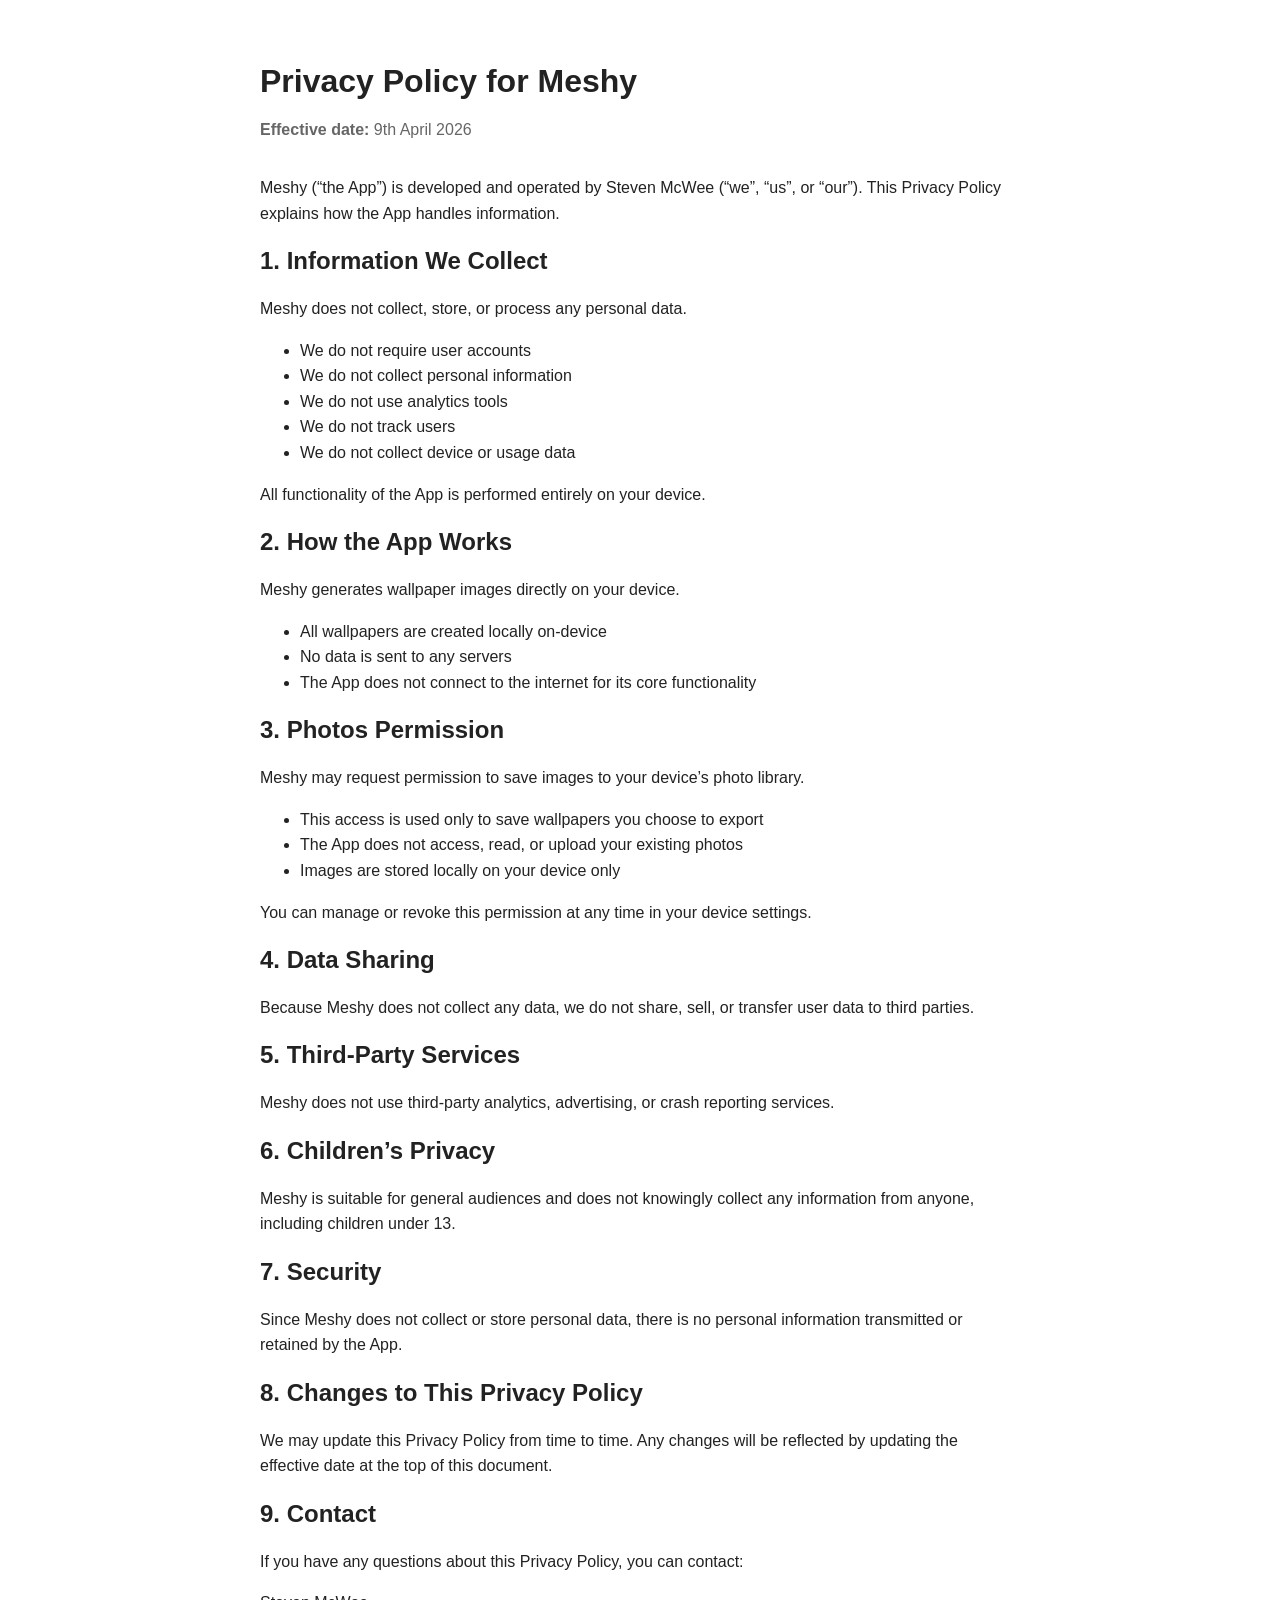
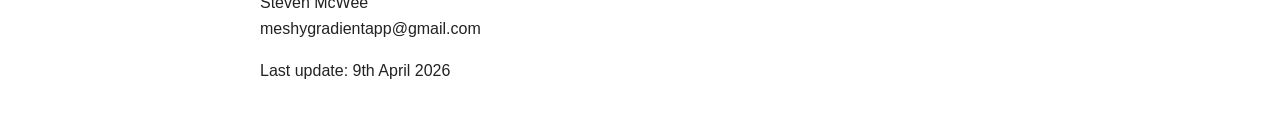
==== index.html @ 2e5cfc32 "Create privacy policy" ====
<!doctype html>
<html lang="en">
<head>
  <meta charset="utf-8">
  <meta name="viewport" content="width=device-width, initial-scale=1">
  <title>Meshy Privacy Policy</title>
  <style>
    body {
      font-family: -apple-system, BlinkMacSystemFont, "Segoe UI", Roboto, sans-serif;
      line-height: 1.6;
      max-width: 760px;
      margin: 0 auto;
      padding: 40px 20px;
      color: #222;
    }
    h1, h2 { line-height: 1.25; }
    h1 { margin-bottom: 0.25rem; }
    .muted { color: #666; margin-bottom: 2rem; }
  </style>
</head>
<body>
  <h1>Privacy Policy for Meshy</h1>
  <p class="muted"><strong>Effective date:</strong> 9th April 2026</p>

  <p>Meshy (“the App”) is developed and operated by Steven McWee (“we”, “us”, or “our”). This Privacy Policy explains how the App handles information.</p>

  <h2>1. Information We Collect</h2>
  <p>Meshy does not collect, store, or process any personal data.</p>
  <ul>
    <li>We do not require user accounts</li>
    <li>We do not collect personal information</li>
    <li>We do not use analytics tools</li>
    <li>We do not track users</li>
    <li>We do not collect device or usage data</li>
  </ul>
  <p>All functionality of the App is performed entirely on your device.</p>

  <h2>2. How the App Works</h2>
  <p>Meshy generates wallpaper images directly on your device.</p>
  <ul>
    <li>All wallpapers are created locally on-device</li>
    <li>No data is sent to any servers</li>
    <li>The App does not connect to the internet for its core functionality</li>
  </ul>

  <h2>3. Photos Permission</h2>
  <p>Meshy may request permission to save images to your device’s photo library.</p>
  <ul>
    <li>This access is used only to save wallpapers you choose to export</li>
    <li>The App does not access, read, or upload your existing photos</li>
    <li>Images are stored locally on your device only</li>
  </ul>
  <p>You can manage or revoke this permission at any time in your device settings.</p>

  <h2>4. Data Sharing</h2>
  <p>Because Meshy does not collect any data, we do not share, sell, or transfer user data to third parties.</p>

  <h2>5. Third-Party Services</h2>
  <p>Meshy does not use third-party analytics, advertising, or crash reporting services.</p>

  <h2>6. Children’s Privacy</h2>
  <p>Meshy is suitable for general audiences and does not knowingly collect any information from anyone, including children under 13.</p>

  <h2>7. Security</h2>
  <p>Since Meshy does not collect or store personal data, there is no personal information transmitted or retained by the App.</p>

  <h2>8. Changes to This Privacy Policy</h2>
  <p>We may update this Privacy Policy from time to time. Any changes will be reflected by updating the effective date at the top of this document.</p>

  <h2>9. Contact</h2>
  <p>If you have any questions about this Privacy Policy, you can contact:</p>
  <p>
    Steven McWee<br>
    meshygradientapp@gmail.com
  </p>
<p>Last update: 9th April 2026</p>
</body>
</html>
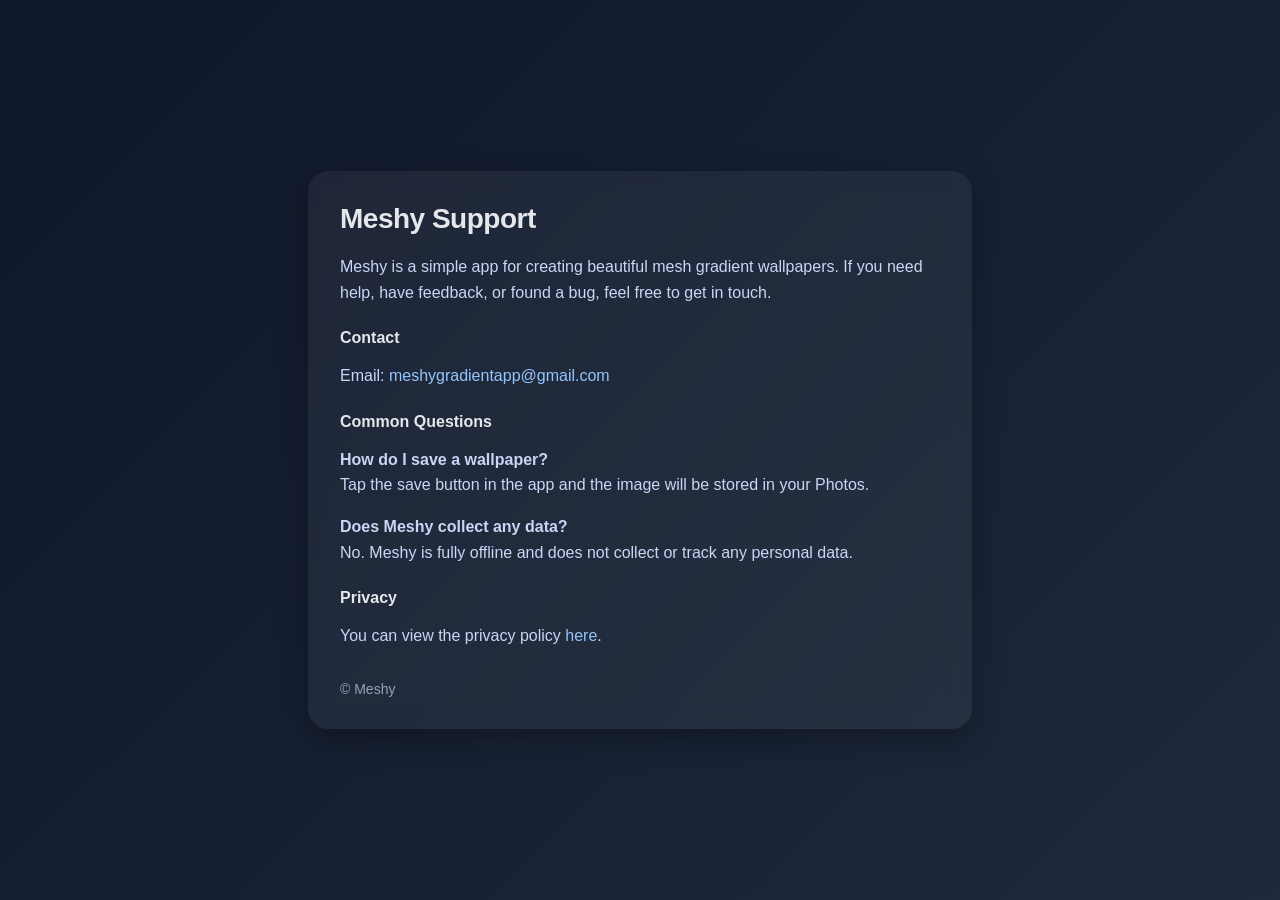
==== commit 5a66dcd7: "Create support page for Meshy" ====
--- a/index.html
+++ b/index.html
@@ -1,78 +1,101 @@
-<!doctype html>
+<!DOCTYPE html>
 <html lang="en">
 <head>
-  <meta charset="utf-8">
-  <meta name="viewport" content="width=device-width, initial-scale=1">
-  <title>Meshy Privacy Policy</title>
+  <meta charset="UTF-8" />
+  <meta name="viewport" content="width=device-width, initial-scale=1.0" />
+  <title>Meshy Support</title>
   <style>
     body {
+      margin: 0;
       font-family: -apple-system, BlinkMacSystemFont, "Segoe UI", Roboto, sans-serif;
+      background: linear-gradient(135deg, #0f172a, #1e293b);
+      color: #e5e7eb;
+      display: flex;
+      align-items: center;
+      justify-content: center;
+      min-height: 100vh;
+    }
+
+    .container {
+      max-width: 600px;
+      padding: 32px;
+      background: rgba(255, 255, 255, 0.05);
+      border-radius: 20px;
+      backdrop-filter: blur(10px);
+      box-shadow: 0 10px 30px rgba(0, 0, 0, 0.3);
+    }
+
+    h1 {
+      margin-top: 0;
+      font-size: 28px;
+      letter-spacing: -0.5px;
+    }
+
+    p {
       line-height: 1.6;
-      max-width: 760px;
-      margin: 0 auto;
-      padding: 40px 20px;
-      color: #222;
+      color: #cbd5f5;
     }
-    h1, h2 { line-height: 1.25; }
-    h1 { margin-bottom: 0.25rem; }
-    .muted { color: #666; margin-bottom: 2rem; }
+
+    a {
+      color: #93c5fd;
+      text-decoration: none;
+    }
+
+    a:hover {
+      text-decoration: underline;
+    }
+
+    .section {
+      margin-top: 24px;
+    }
+
+    .footer {
+      margin-top: 32px;
+      font-size: 14px;
+      color: #94a3b8;
+    }
   </style>
 </head>
 <body>
-  <h1>Privacy Policy for Meshy</h1>
-  <p class="muted"><strong>Effective date:</strong> 9th April 2026</p>
+  <div class="container">
+    <h1>Meshy Support</h1>
 
-  <p>Meshy (“the App”) is developed and operated by Steven McWee (“we”, “us”, or “our”). This Privacy Policy explains how the App handles information.</p>
+    <p>
+      Meshy is a simple app for creating beautiful mesh gradient wallpapers.
+      If you need help, have feedback, or found a bug, feel free to get in touch.
+    </p>
 
-  <h2>1. Information We Collect</h2>
-  <p>Meshy does not collect, store, or process any personal data.</p>
-  <ul>
-    <li>We do not require user accounts</li>
-    <li>We do not collect personal information</li>
-    <li>We do not use analytics tools</li>
-    <li>We do not track users</li>
-    <li>We do not collect device or usage data</li>
-  </ul>
-  <p>All functionality of the App is performed entirely on your device.</p>
+    <div class="section">
+      <strong>Contact</strong>
+      <p>
+        Email: 
+        <a href="mailto:meshygradientapp@gmail.com">
+          meshygradientapp@gmail.com
+        </a>
+      </p>
+    </div>
 
-  <h2>2. How the App Works</h2>
-  <p>Meshy generates wallpaper images directly on your device.</p>
-  <ul>
-    <li>All wallpapers are created locally on-device</li>
-    <li>No data is sent to any servers</li>
-    <li>The App does not connect to the internet for its core functionality</li>
-  </ul>
+    <div class="section">
+      <strong>Common Questions</strong>
+      <p><strong>How do I save a wallpaper?</strong><br>
+      Tap the save button in the app and the image will be stored in your Photos.</p>
 
-  <h2>3. Photos Permission</h2>
-  <p>Meshy may request permission to save images to your device’s photo library.</p>
-  <ul>
-    <li>This access is used only to save wallpapers you choose to export</li>
-    <li>The App does not access, read, or upload your existing photos</li>
-    <li>Images are stored locally on your device only</li>
-  </ul>
-  <p>You can manage or revoke this permission at any time in your device settings.</p>
+      <p><strong>Does Meshy collect any data?</strong><br>
+      No. Meshy is fully offline and does not collect or track any personal data.</p>
+      
+    </div>
 
-  <h2>4. Data Sharing</h2>
-  <p>Because Meshy does not collect any data, we do not share, sell, or transfer user data to third parties.</p>
+    <div class="section">
+      <strong>Privacy</strong>
+      <p>
+        You can view the privacy policy 
+        <a href="privacy-policy.html">here</a>.
+      </p>
+    </div>
 
-  <h2>5. Third-Party Services</h2>
-  <p>Meshy does not use third-party analytics, advertising, or crash reporting services.</p>
-
-  <h2>6. Children’s Privacy</h2>
-  <p>Meshy is suitable for general audiences and does not knowingly collect any information from anyone, including children under 13.</p>
-
-  <h2>7. Security</h2>
-  <p>Since Meshy does not collect or store personal data, there is no personal information transmitted or retained by the App.</p>
-
-  <h2>8. Changes to This Privacy Policy</h2>
-  <p>We may update this Privacy Policy from time to time. Any changes will be reflected by updating the effective date at the top of this document.</p>
-
-  <h2>9. Contact</h2>
-  <p>If you have any questions about this Privacy Policy, you can contact:</p>
-  <p>
-    Steven McWee<br>
-    meshygradientapp@gmail.com
-  </p>
-<p>Last update: 9th April 2026</p>
+    <div class="footer">
+      © Meshy
+    </div>
+  </div>
 </body>
 </html>
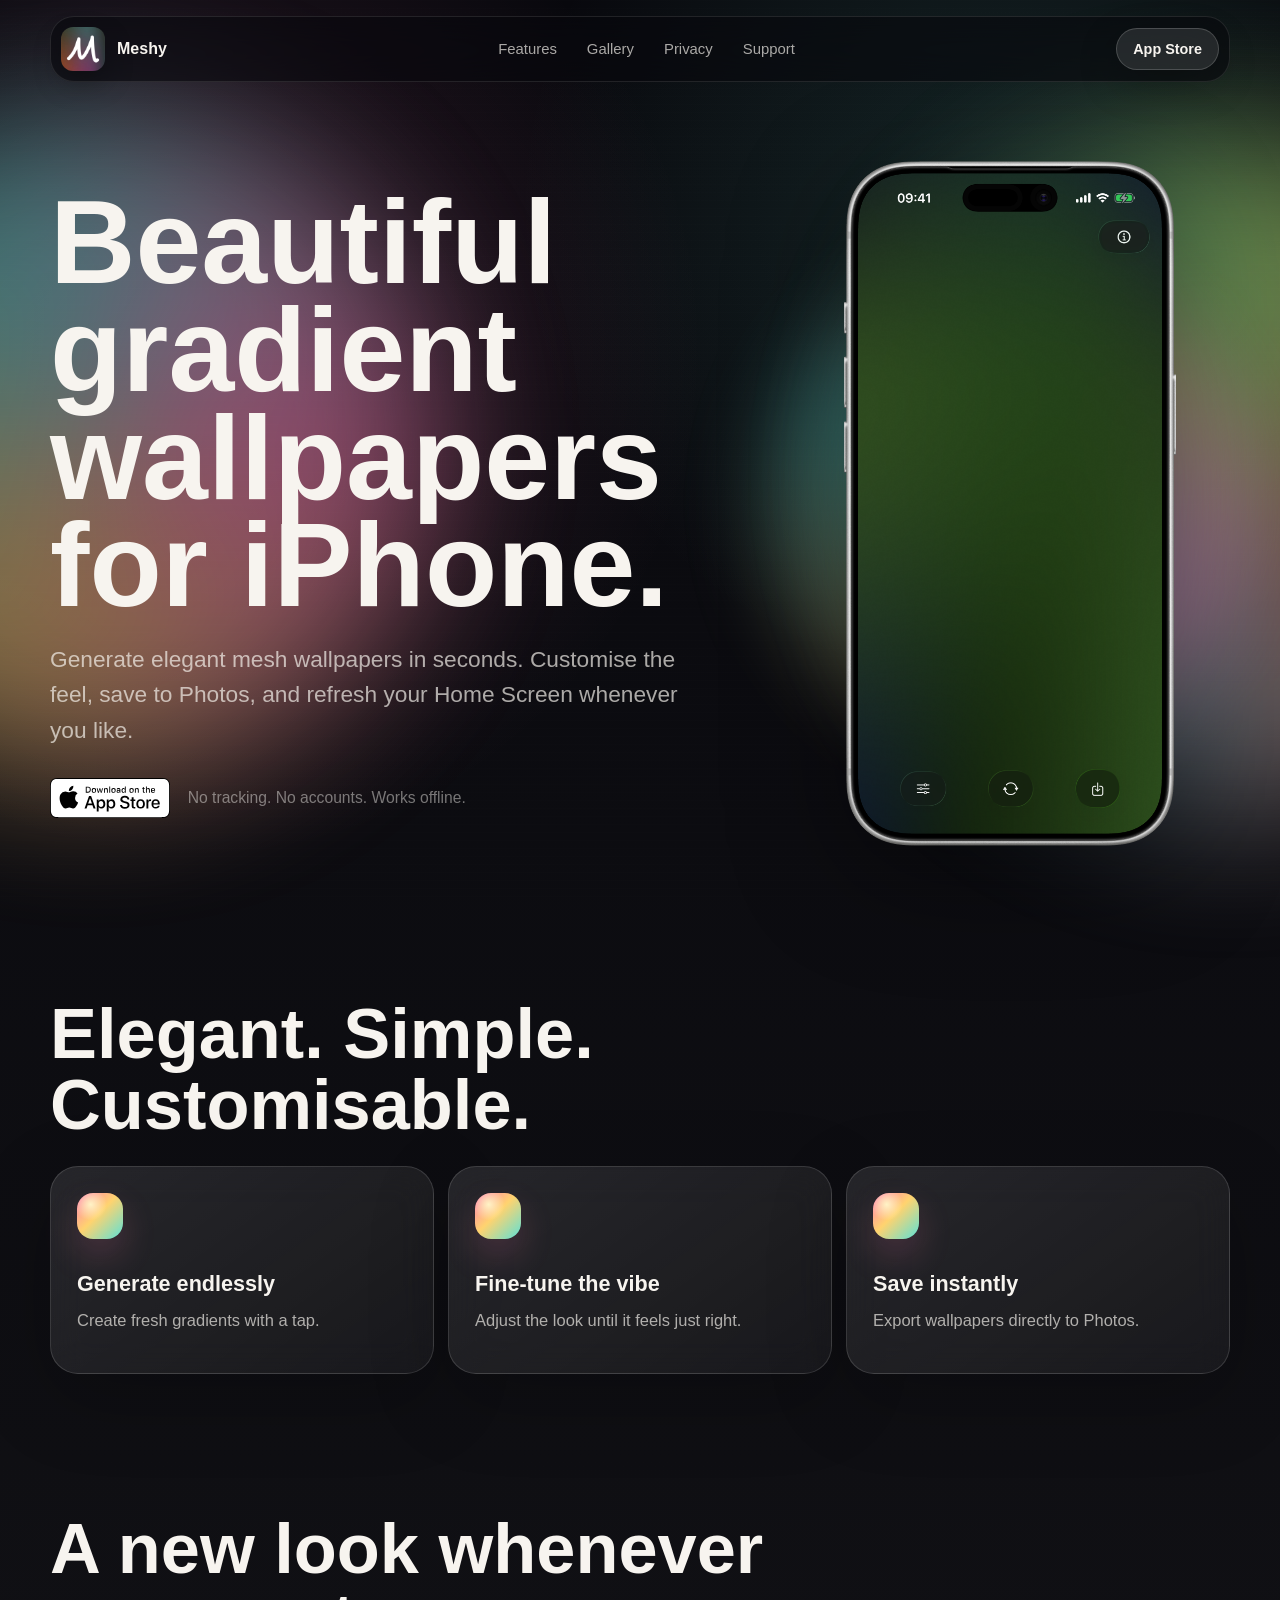
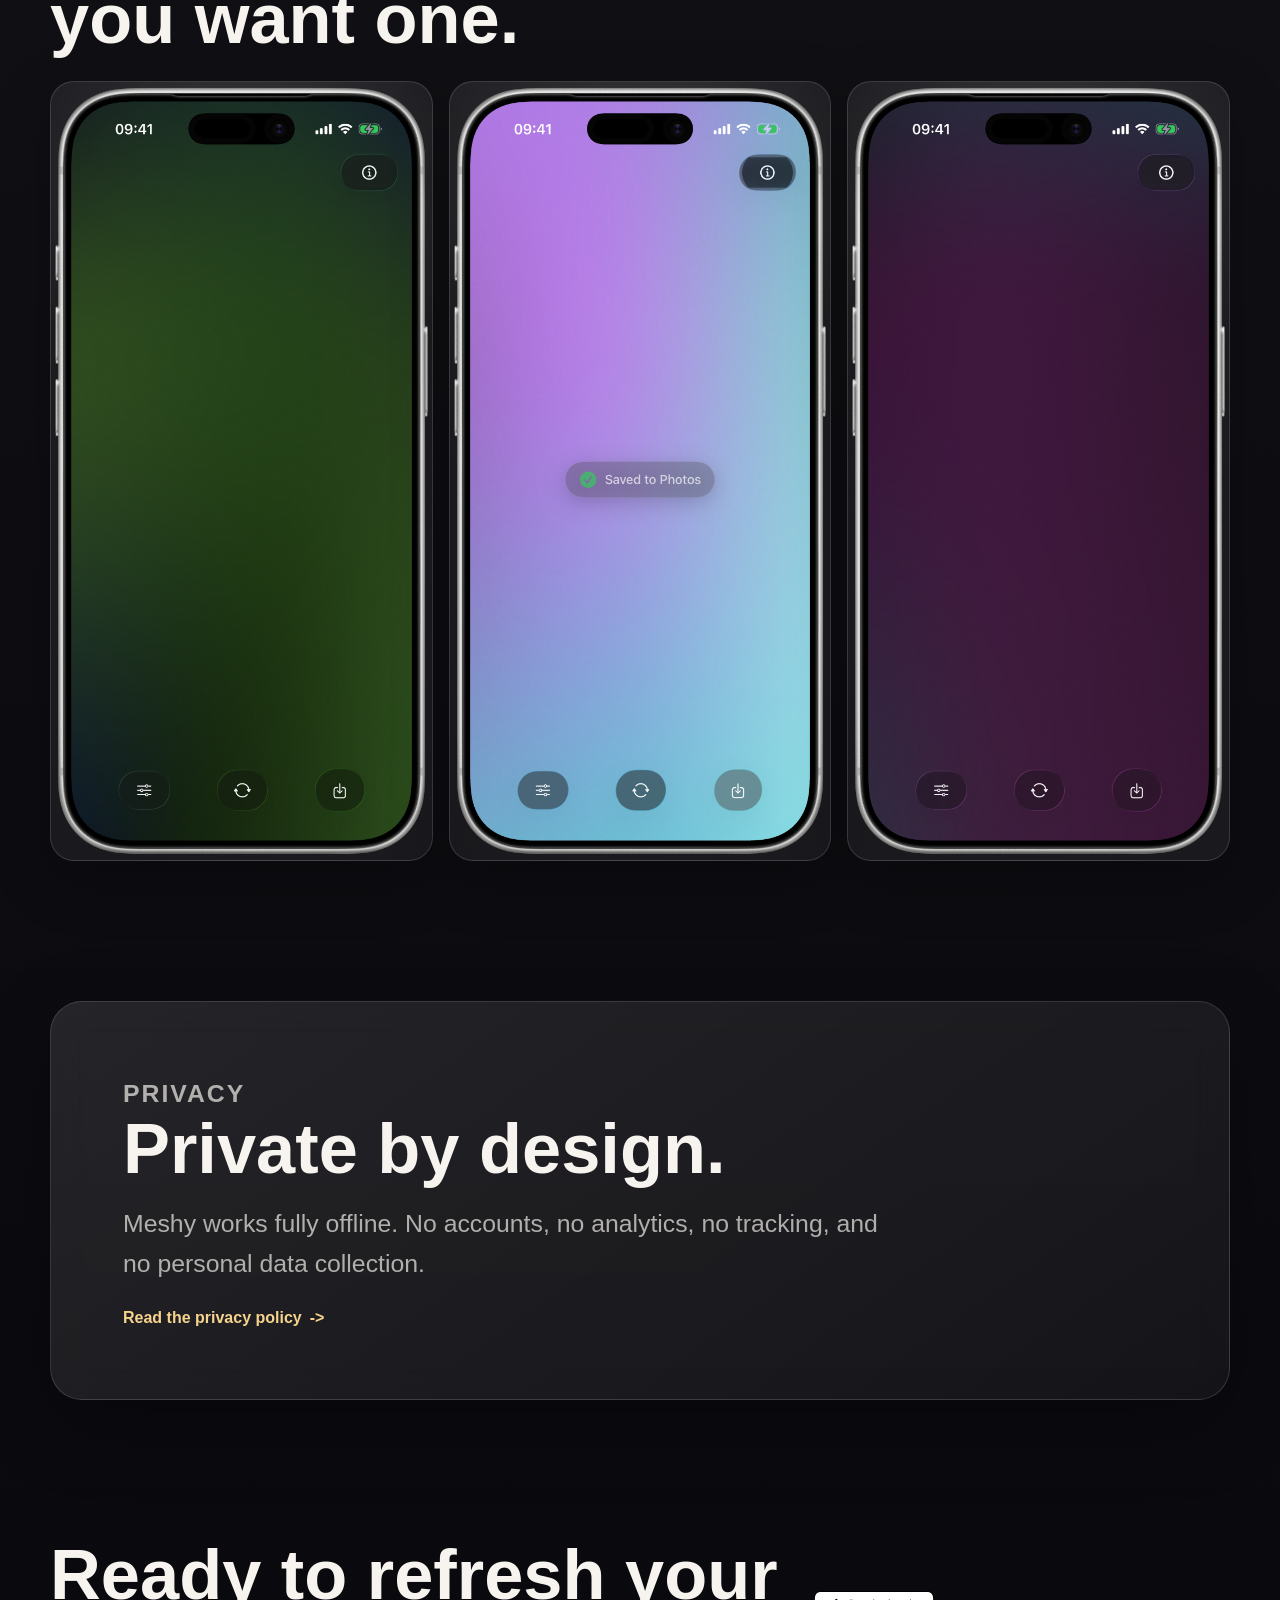
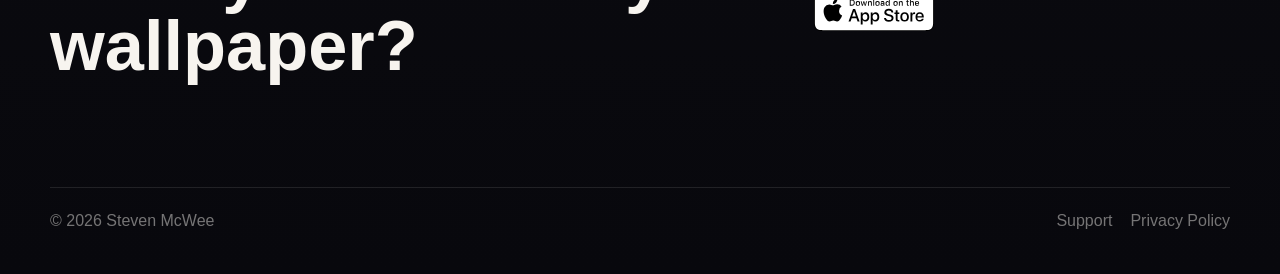
==== commit 90da856b: "Marketing page and redesign" ====
--- a/index.html
+++ b/index.html
@@ -1,101 +1,154 @@
 <!DOCTYPE html>
 <html lang="en">
+
 <head>
   <meta charset="UTF-8" />
-  <meta name="viewport" content="width=device-width, initial-scale=1.0" />
-  <title>Meshy Support</title>
-  <style>
-    body {
-      margin: 0;
-      font-family: -apple-system, BlinkMacSystemFont, "Segoe UI", Roboto, sans-serif;
-      background: linear-gradient(135deg, #0f172a, #1e293b);
-      color: #e5e7eb;
-      display: flex;
-      align-items: center;
-      justify-content: center;
-      min-height: 100vh;
-    }
+  <meta name="viewport" content="width=device-width, initial-scale=1" />
+  <title>Meshy: Gradient Wallpapers for iPhone</title>
+  <meta name="description"
+    content="Meshy is a premium iPhone app for generating elegant mesh gradient wallpapers. Customise the look, save to Photos, and use it fully offline with no tracking." />
+  <meta property="og:title" content="Meshy: Gradient Wallpapers for iPhone" />
+  <meta property="og:description"
+    content="Generate elegant mesh wallpapers in seconds. No accounts, no analytics, no tracking, and works fully offline." />
+  <meta property="og:image" content="assets/app-icon.png" />
+  <meta property="og:type" content="website" />
+  <meta name="theme-color" content="#08080d" />
+  <link rel="icon" href="assets/app-icon.png" />
+  <link rel="apple-touch-icon" href="assets/app-icon.png" />
+  <link rel="stylesheet" href="styles.css" />
+</head>
 
-    .container {
-      max-width: 600px;
-      padding: 32px;
-      background: rgba(255, 255, 255, 0.05);
-      border-radius: 20px;
-      backdrop-filter: blur(10px);
-      box-shadow: 0 10px 30px rgba(0, 0, 0, 0.3);
-    }
+<body>
+  <a class="skip-link" href="#main">Skip to content</a>
 
-    h1 {
-      margin-top: 0;
-      font-size: 28px;
-      letter-spacing: -0.5px;
-    }
+  <div class="ambient ambient-one" aria-hidden="true"></div>
+  <div class="ambient ambient-two" aria-hidden="true"></div>
 
-    p {
-      line-height: 1.6;
-      color: #cbd5f5;
-    }
+  <header class="site-header" data-header>
+    <nav class="nav-shell" aria-label="Primary navigation">
+      <a class="brand" href="#top" aria-label="Meshy home">
+        <img src="assets/app-icon.png" width="44" height="44" alt="" />
+        <span>Meshy</span>
+      </a>
 
-    a {
-      color: #93c5fd;
-      text-decoration: none;
-    }
+      <div class="nav-links" aria-label="Page sections">
+        <a href="#features">Features</a>
+        <a href="#gallery">Gallery</a>
+        <a href="#privacy">Privacy</a>
+        <a href="mailto:meshygradientapp@gmail.com">Support</a>
+      </div>
 
-    a:hover {
-      text-decoration: underline;
-    }
+      <a class="button button-compact" href="https://apps.apple.com/app/meshy-gradient-wallpapers/id6762050216">
+        App Store
+      </a>
+    </nav>
+  </header>
 
-    .section {
-      margin-top: 24px;
-    }
+  <main id="main">
+    <section class="hero section-shell" id="top">
+      <div class="hero-copy">
+        <!-- <p class="eyebrow">Meshy: Gradient Wallpapers</p> -->
+        <h1>Beautiful gradient wallpapers for iPhone.</h1>
+        <p class="hero-subtitle">
+          Generate elegant mesh wallpapers in seconds. Customise the feel, save to Photos,
+          and refresh your Home Screen whenever you like.
+        </p>
 
-    .footer {
-      margin-top: 32px;
-      font-size: 14px;
-      color: #94a3b8;
-    }
-  </style>
-</head>
-<body>
-  <div class="container">
-    <h1>Meshy Support</h1>
+        <div class="hero-actions" aria-label="Download Meshy">
+          <!-- <img src="assets/app-store-badge.svg" alt="" aria-hidden="true" /> -->
+          <a href="https://apps.apple.com/app/meshy-gradient-wallpapers/id6762050216">
+            <img src="assets/app-store-badge.svg" alt="" aria-hidden="true" />
+            <!-- <span>Download on the App Store</span> -->
+          </a>
+          <a class="quiet-link" href="#privacy">No tracking. No accounts. Works offline.</a>
+        </div>
+      </div>
 
-    <p>
-      Meshy is a simple app for creating beautiful mesh gradient wallpapers.
-      If you need help, have feedback, or found a bug, feel free to get in touch.
-    </p>
+      <div class="phone-stage" aria-label="Meshy app preview">
+        <div class="phone-glow" aria-hidden="true"></div>
+        <figure class="phone-frame">
+          <img src="assets/screenshot-1.png" alt="Meshy iPhone app showing a soft mesh gradient wallpaper preview." />
+        </figure>
+      </div>
+    </section>
 
-    <div class="section">
-      <strong>Contact</strong>
-      <p>
-        Email: 
-        <a href="mailto:meshygradientapp@gmail.com">
-          meshygradientapp@gmail.com
-        </a>
-      </p>
+    <section class="features section-shell" id="features" aria-labelledby="features-title">
+      <div class="section-heading">
+        <!-- <p class="eyebrow">Simple by nature</p> -->
+        <h2 id="features-title">Elegant. Simple. Customisable.</h2>
+      </div>
+
+      <div class="feature-grid">
+        <article class="feature-card">
+          <span class="feature-mark" aria-hidden="true"></span>
+          <h3>Generate endlessly</h3>
+          <p>Create fresh gradients with a tap.</p>
+        </article>
+
+        <article class="feature-card">
+          <span class="feature-mark" aria-hidden="true"></span>
+          <h3>Fine-tune the vibe</h3>
+          <p>Adjust the look until it feels just right.</p>
+        </article>
+
+        <article class="feature-card">
+          <span class="feature-mark" aria-hidden="true"></span>
+          <h3>Save instantly</h3>
+          <p>Export wallpapers directly to Photos.</p>
+        </article>
+      </div>
+    </section>
+
+    <section class="gallery section-shell" id="gallery" aria-labelledby="gallery-title">
+      <div class="section-heading wide">
+        <!-- <p class="eyebrow">Gallery</p> -->
+        <h2 id="gallery-title">A new look whenever you want one.</h2>
+      </div>
+
+      <div class="gallery-grid">
+        <figure class="gallery-item">
+          <img src="assets/screenshot-1.png" alt="Warm pink and blue mesh gradient wallpaper in Meshy." />
+        </figure>
+        <figure class="gallery-item">
+          <img src="assets/screenshot-2.png" alt="Soft colourful mesh gradient wallpaper generated in Meshy." />
+        </figure>
+        <figure class="gallery-item">
+          <img src="assets/screenshot-3.png" alt="Elegant abstract mesh gradient wallpaper preview." />
+        </figure>
+      </div>
+    </section>
+
+    <section class="trust section-shell" id="privacy" aria-labelledby="privacy-title">
+      <div class="trust-panel">
+        <p class="eyebrow">Privacy</p>
+        <h2 id="privacy-title">Private by design.</h2>
+        <p>
+          Meshy works fully offline. No accounts, no analytics, no tracking,
+          and no personal data collection.
+        </p>
+        <a class="text-link" href="privacy-policy.html">Read the privacy policy</a>
+      </div>
+    </section>
+
+    <section class="final-cta section-shell" aria-labelledby="final-title">
+      <h2 id="final-title">Ready to refresh your wallpaper?</h2>
+      <a href="https://apps.apple.com/app/meshy-gradient-wallpapers/id6762050216">
+        <img src="assets/app-store-badge.svg" alt="" aria-hidden="true" />
+      </a>
+    </section>
+  </main>
+
+  <footer class="site-footer">
+    <div class="footer-shell">
+      <span>&copy; 2026 Steven McWee</span>
+      <div class="footer-links" aria-label="Footer links">
+        <a href="mailto:meshygradientapp@gmail.com">Support</a>
+        <a href="privacy-policy.html">Privacy Policy</a>
+      </div>
     </div>
+  </footer>
 
-    <div class="section">
-      <strong>Common Questions</strong>
-      <p><strong>How do I save a wallpaper?</strong><br>
-      Tap the save button in the app and the image will be stored in your Photos.</p>
+  <script src="script.js"></script>
+</body>
 
-      <p><strong>Does Meshy collect any data?</strong><br>
-      No. Meshy is fully offline and does not collect or track any personal data.</p>
-      
-    </div>
-
-    <div class="section">
-      <strong>Privacy</strong>
-      <p>
-        You can view the privacy policy 
-        <a href="privacy-policy.html">here</a>.
-      </p>
-    </div>
-
-    <div class="footer">
-      © Meshy
-    </div>
-  </div>
-</body>
 </html>
--- a/styles.css
+++ b/styles.css
@@ -0,0 +1,703 @@
+:root {
+  color-scheme: dark;
+  --bg: #08080d;
+  --bg-soft: #111118;
+  --panel: rgba(255, 255, 255, 0.075);
+  --panel-strong: rgba(255, 255, 255, 0.105);
+  --text: #f7f4ef;
+  --muted: rgba(247, 244, 239, 0.68);
+  --soft: rgba(247, 244, 239, 0.46);
+  --line: rgba(255, 255, 255, 0.14);
+  --line-strong: rgba(255, 255, 255, 0.22);
+  --shadow: 0 24px 80px rgba(0, 0, 0, 0.44);
+  --radius: 28px;
+  --max: 1180px;
+}
+
+* {
+  box-sizing: border-box;
+}
+
+html {
+  scroll-behavior: smooth;
+}
+
+body {
+  min-width: 320px;
+  margin: 0;
+  overflow-x: hidden;
+  background:
+    radial-gradient(circle at 15% 10%, rgba(255, 122, 180, 0.16), transparent 32rem),
+    radial-gradient(circle at 78% 6%, rgba(107, 232, 205, 0.13), transparent 30rem),
+    linear-gradient(180deg, #08080d 0%, #101014 48%, #08080d 100%);
+  color: var(--text);
+  font-family: -apple-system, BlinkMacSystemFont, "SF Pro Display", "SF Pro Text", "Segoe UI", sans-serif;
+  text-rendering: optimizeLegibility;
+  -webkit-font-smoothing: antialiased;
+}
+
+body::before {
+  position: fixed;
+  inset: 0;
+  z-index: -3;
+  pointer-events: none;
+  content: "";
+  background-image: linear-gradient(rgba(255, 255, 255, 0.028) 1px, transparent 1px);
+  background-size: 100% 8px;
+  opacity: 0.26;
+}
+
+img {
+  display: block;
+  max-width: 100%;
+}
+
+a {
+  color: inherit;
+  text-decoration: none;
+}
+
+a:focus-visible,
+button:focus-visible {
+  outline: 2px solid #f6d48d;
+  outline-offset: 4px;
+}
+
+.skip-link {
+  position: fixed;
+  top: 12px;
+  left: 12px;
+  z-index: 20;
+  padding: 10px 14px;
+  border-radius: 999px;
+  background: var(--text);
+  color: var(--bg);
+  transform: translateY(-140%);
+  transition: transform 180ms ease;
+}
+
+.skip-link:focus {
+  transform: translateY(0);
+}
+
+.ambient {
+  position: fixed;
+  z-index: -2;
+  width: 42rem;
+  height: 42rem;
+  border-radius: 999px;
+  filter: blur(74px);
+  opacity: 0.48;
+  transform: translate3d(0, 0, 0);
+  animation: ambient-drift 18s ease-in-out infinite alternate;
+  pointer-events: none;
+}
+
+.ambient-one {
+  top: 12%;
+  left: -15rem;
+  background: conic-gradient(from 90deg, #ff7ab6, #ffd36f, #5ce1d8, #ff7ab6);
+}
+
+.ambient-two {
+  right: -18rem;
+  bottom: 10%;
+  background: conic-gradient(from 240deg, #65d6ff, #b7ff7a, #ff8f70, #65d6ff);
+  animation-duration: 23s;
+}
+
+@keyframes ambient-drift {
+  from {
+    transform: translate3d(-2rem, -1rem, 0) scale(0.96) rotate(0deg);
+  }
+
+  to {
+    transform: translate3d(2rem, 1.5rem, 0) scale(1.08) rotate(18deg);
+  }
+}
+
+.site-header {
+  position: sticky;
+  top: 0;
+  z-index: 10;
+  padding: 16px 18px 0;
+}
+
+.nav-shell {
+  display: flex;
+  align-items: center;
+  justify-content: space-between;
+  width: min(100%, var(--max));
+  min-height: 66px;
+  margin: 0 auto;
+  padding: 10px;
+  border: 1px solid rgba(255, 255, 255, 0.1);
+  border-radius: 24px;
+  background: rgba(8, 8, 13, 0.58);
+  box-shadow: none;
+  backdrop-filter: blur(22px);
+  transition: border-color 180ms ease, background 180ms ease, box-shadow 180ms ease;
+}
+
+.site-header.is-scrolled .nav-shell {
+  border-color: var(--line);
+  background: rgba(8, 8, 13, 0.82);
+  box-shadow: 0 18px 44px rgba(0, 0, 0, 0.24);
+}
+
+.brand {
+  display: inline-flex;
+  align-items: center;
+  gap: 12px;
+  min-width: 0;
+  padding-right: 10px;
+  font-size: 1rem;
+  font-weight: 700;
+}
+
+.brand img {
+  width: 44px;
+  height: 44px;
+  border-radius: 12px;
+  box-shadow: 0 12px 28px rgba(0, 0, 0, 0.28);
+}
+
+.nav-links {
+  display: none;
+  align-items: center;
+  gap: 6px;
+  color: var(--muted);
+  font-size: 0.93rem;
+  font-weight: 520;
+}
+
+.nav-links a,
+.quiet-link,
+.footer-links a,
+.text-link,
+.back-link {
+  transition: color 160ms ease;
+}
+
+.nav-links a {
+  padding: 10px 12px;
+  border-radius: 999px;
+}
+
+.nav-links a:hover,
+.quiet-link:hover,
+.footer-links a:hover,
+.text-link:hover,
+.back-link:hover {
+  color: var(--text);
+}
+
+.button {
+  display: inline-flex;
+  align-items: center;
+  justify-content: center;
+  gap: 10px;
+  min-height: 46px;
+  border: 1px solid rgba(255, 255, 255, 0.18);
+  border-radius: 999px;
+  font-weight: 700;
+  line-height: 1;
+  white-space: nowrap;
+  box-shadow: 0 14px 40px rgba(0, 0, 0, 0.24);
+  transition: transform 180ms ease, border-color 180ms ease, background 180ms ease;
+}
+
+.button:hover {
+  transform: translateY(-2px);
+  border-color: rgba(255, 255, 255, 0.34);
+}
+
+.button-compact {
+  min-height: 42px;
+  padding: 0 16px;
+  background: rgba(255, 255, 255, 0.1);
+  font-size: 0.9rem;
+}
+
+.button-primary {
+  min-height: 56px;
+  padding: 0 22px;
+  background: linear-gradient(135deg, rgba(255, 255, 255, 0.22), rgba(255, 255, 255, 0.09));
+}
+
+.button-primary img {
+  width: 28px;
+  max-height: 28px;
+  object-fit: contain;
+}
+
+.section-shell {
+  width: min(100% - 36px, var(--max));
+  margin: 0 auto;
+}
+
+.hero {
+  display: grid;
+  gap: 54px;
+  min-height: calc(100svh - 82px);
+  padding: 82px 0 78px;
+}
+
+.hero-copy {
+  align-self: center;
+  max-width: 760px;
+}
+
+.eyebrow {
+  margin: 0 0 16px;
+  color: #f6d48d;
+  font-size: 0.78rem;
+  font-weight: 760;
+  letter-spacing: 0.08em;
+  text-transform: uppercase;
+}
+
+h1,
+h2,
+h3,
+p {
+  margin-top: 0;
+}
+
+h1 {
+  max-width: 880px;
+  margin-bottom: 22px;
+  font-size: clamp(3.45rem, 15vw, 7.4rem);
+  line-height: 0.91;
+  letter-spacing: 0;
+}
+
+.hero-subtitle {
+  max-width: 650px;
+  margin-bottom: 30px;
+  color: var(--muted);
+  font-size: clamp(1.12rem, 2.4vw, 1.42rem);
+  line-height: 1.55;
+}
+
+.hero-actions {
+  display: flex;
+  flex-direction: column;
+  align-items: flex-start;
+  gap: 18px;
+}
+
+.quiet-link {
+  color: var(--soft);
+  font-size: 0.98rem;
+}
+
+.phone-stage {
+  position: relative;
+  display: grid;
+  place-items: center;
+  min-height: 500px;
+}
+
+.phone-glow {
+  position: absolute;
+  width: min(84vw, 480px);
+  height: min(84vw, 480px);
+  border-radius: 999px;
+  background: conic-gradient(from 120deg, rgba(255, 122, 180, 0.75), rgba(255, 211, 111, 0.62), rgba(92, 225, 216, 0.72), rgba(255, 143, 112, 0.7), rgba(255, 122, 180, 0.75));
+  filter: blur(42px);
+  opacity: 0.5;
+  animation: pulse-glow 7s ease-in-out infinite alternate;
+}
+
+@keyframes pulse-glow {
+  to {
+    transform: scale(1.08) rotate(8deg);
+    opacity: 0.66;
+  }
+}
+
+.phone-frame {
+  position: relative;
+  width: min(76vw, 340px);
+  margin: 0;
+  filter: drop-shadow(0 28px 58px rgba(0, 0, 0, 0.42));
+}
+
+.phone-frame::before {
+  position: absolute;
+  inset: 4% 6% 2%;
+  z-index: -1;
+  border-radius: 48px;
+  background: linear-gradient(180deg, rgba(255, 255, 255, 0.18), rgba(255, 255, 255, 0.03));
+  box-shadow: inset 0 0 0 1px rgba(255, 255, 255, 0.12);
+  content: "";
+}
+
+.phone-frame img {
+  width: 100%;
+  height: auto;
+  object-fit: contain;
+}
+
+.features,
+.gallery,
+.trust,
+.final-cta {
+  padding: 70px 0;
+}
+
+.section-heading {
+  max-width: 620px;
+  margin-bottom: 26px;
+}
+
+.section-heading.wide {
+  max-width: 780px;
+}
+
+h2 {
+  margin-bottom: 0;
+  font-size: clamp(2.2rem, 7vw, 4.4rem);
+  line-height: 1;
+  letter-spacing: 0;
+}
+
+.feature-grid {
+  display: grid;
+  grid-template-columns: 1fr;
+  gap: 14px;
+}
+
+.feature-card,
+.trust-panel {
+  border: 1px solid var(--line);
+  background: linear-gradient(145deg, var(--panel-strong), rgba(255, 255, 255, 0.045));
+  box-shadow: 0 24px 80px rgba(0, 0, 0, 0.22);
+  backdrop-filter: blur(18px);
+}
+
+.feature-card {
+  min-height: 208px;
+  padding: 26px;
+  border-radius: var(--radius);
+}
+
+.feature-mark {
+  display: block;
+  width: 46px;
+  height: 46px;
+  margin-bottom: 32px;
+  border-radius: 16px;
+  background:
+    radial-gradient(circle at 30% 25%, #fff3c6, transparent 34%),
+    linear-gradient(135deg, #ff7ab6, #ffd36f 46%, #5ce1d8);
+  box-shadow: 0 16px 34px rgba(255, 122, 180, 0.18);
+}
+
+.feature-card h3 {
+  margin-bottom: 10px;
+  font-size: 1.35rem;
+}
+
+.feature-card p,
+.trust-panel p {
+  margin-bottom: 0;
+  color: var(--muted);
+  font-size: 1.03rem;
+  line-height: 1.6;
+}
+
+.gallery-grid {
+  display: grid;
+  grid-template-columns: 1fr;
+  gap: 12px;
+}
+
+.gallery-item {
+  margin: 0;
+  overflow: hidden;
+  border: 1px solid var(--line);
+  border-radius: 24px;
+  background:
+    radial-gradient(circle at 50% 12%, rgba(255, 255, 255, 0.12), transparent 34%),
+    rgba(255, 255, 255, 0.055);
+  box-shadow: 0 18px 60px rgba(0, 0, 0, 0.22);
+}
+
+.gallery-item img {
+  width: 100%;
+  height: auto;
+  aspect-ratio: 1350 / 2760;
+  object-fit: contain;
+  transition: transform 320ms ease, filter 320ms ease;
+}
+
+.trust-panel {
+  position: relative;
+  overflow: hidden;
+  padding: clamp(32px, 7vw, 72px);
+  border-radius: 32px;
+}
+
+.trust-panel::after {
+  position: absolute;
+  right: -12%;
+  bottom: -42%;
+  width: 34rem;
+  height: 34rem;
+  border-radius: 999px;
+  /* background: radial-gradient(circle, rgba(92, 225, 216, 0.22), rgba(255, 211, 111, 0.1) 34%, transparent 68%); */
+  content: "";
+}
+
+.trust-panel h2,
+.trust-panel p {
+  position: relative;
+  z-index: 1;
+  max-width: 780px;
+}
+
+.trust-panel h2 {
+  margin-bottom: 20px;
+}
+
+.trust-panel p {
+  font-size: clamp(1.15rem, 3vw, 1.55rem);
+}
+
+.text-link {
+  position: relative;
+  z-index: 1;
+  display: inline-flex;
+  margin-top: 26px;
+  color: #f6d48d;
+  font-weight: 720;
+}
+
+.text-link::after,
+.back-link::after {
+  display: inline-block;
+  margin-left: 8px;
+  content: "->";
+  transition: transform 160ms ease;
+}
+
+.text-link:hover::after,
+.back-link:hover::after {
+  transform: translateX(3px);
+}
+
+.final-cta {
+  display: flex;
+  flex-direction: column;
+  align-items: flex-start;
+  gap: 24px;
+}
+
+.final-cta h2 {
+  max-width: 740px;
+}
+
+.site-footer {
+  padding: 36px 18px 44px;
+  color: var(--soft);
+}
+
+.footer-shell {
+  display: flex;
+  flex-direction: column;
+  gap: 18px;
+  width: min(100%, var(--max));
+  margin: 0 auto;
+  padding-top: 24px;
+  border-top: 1px solid rgba(255, 255, 255, 0.1);
+}
+
+.footer-links {
+  display: flex;
+  flex-wrap: wrap;
+  gap: 18px;
+}
+
+.legal-page {
+  min-height: 100vh;
+}
+
+.legal-shell {
+  width: min(100% - 36px, 920px);
+  margin: 0 auto;
+  padding: 72px 0 96px;
+}
+
+.legal-card {
+  border: 1px solid var(--line);
+  border-radius: 32px;
+  background: linear-gradient(145deg, rgba(255, 255, 255, 0.105), rgba(255, 255, 255, 0.045));
+  box-shadow: var(--shadow);
+  padding: clamp(28px, 6vw, 72px);
+  backdrop-filter: blur(18px);
+}
+
+.legal-card h1 {
+  max-width: 720px;
+  margin-bottom: 12px;
+  font-size: clamp(2.55rem, 8vw, 5.4rem);
+  line-height: 0.98;
+}
+
+.legal-card h2 {
+  margin: 42px 0 14px;
+  font-size: clamp(1.35rem, 3vw, 1.85rem);
+  line-height: 1.15;
+}
+
+.legal-card p,
+.legal-card li {
+  color: var(--muted);
+  font-size: 1.02rem;
+  line-height: 1.75;
+}
+
+.legal-card p {
+  margin-bottom: 18px;
+}
+
+.legal-card .muted {
+  margin-bottom: 34px;
+  color: var(--soft);
+}
+
+.legal-card ul {
+  display: grid;
+  gap: 10px;
+  margin: 0 0 22px;
+  padding: 0;
+  list-style: none;
+}
+
+.legal-card li {
+  position: relative;
+  padding-left: 26px;
+}
+
+.legal-card li::before {
+  position: absolute;
+  top: 0.75em;
+  left: 0;
+  width: 8px;
+  height: 8px;
+  border-radius: 999px;
+  background: linear-gradient(135deg, #ff7ab6, #f6d48d, #5ce1d8);
+  content: "";
+}
+
+.back-link {
+  display: inline-flex;
+  margin-bottom: 30px;
+  color: #f6d48d;
+  font-size: 0.95rem;
+  font-weight: 720;
+}
+
+@media (hover: hover) and (pointer: fine) {
+  .gallery-item:hover img {
+    transform: scale(1.045);
+    filter: saturate(1.06) contrast(1.03);
+  }
+}
+
+@media (prefers-reduced-motion: reduce) {
+
+  *,
+  *::before,
+  *::after {
+    scroll-behavior: auto !important;
+    animation-duration: 0.001ms !important;
+    animation-iteration-count: 1 !important;
+    transition-duration: 0.001ms !important;
+  }
+}
+
+@media (min-width: 700px) {
+  .section-shell {
+    width: min(100% - 56px, var(--max));
+  }
+
+  .nav-links {
+    display: flex;
+  }
+
+  .hero-actions,
+  .final-cta {
+    flex-direction: row;
+    align-items: center;
+  }
+
+  .feature-grid {
+    grid-template-columns: repeat(3, minmax(0, 1fr));
+  }
+
+  .gallery-grid {
+    grid-template-columns: repeat(3, minmax(0, 1fr));
+    gap: 16px;
+  }
+
+  .footer-shell {
+    flex-direction: row;
+    align-items: center;
+    justify-content: space-between;
+  }
+}
+
+@media (min-width: 980px) {
+  .hero {
+    grid-template-columns: minmax(0, 1.12fr) minmax(330px, 0.72fr);
+    align-items: center;
+    padding-top: 74px;
+  }
+}
+
+@media (max-width: 430px) {
+  .site-header {
+    padding-inline: 12px;
+  }
+
+  .nav-shell {
+    min-height: 60px;
+    border-radius: 20px;
+  }
+
+  .brand span {
+    position: absolute;
+    width: 1px;
+    height: 1px;
+    overflow: hidden;
+    clip: rect(0, 0, 0, 0);
+    white-space: nowrap;
+  }
+
+  .brand img {
+    width: 40px;
+    height: 40px;
+  }
+
+  .button-compact {
+    min-height: 40px;
+    padding-inline: 14px;
+  }
+
+  .button-primary {
+    width: 100%;
+    min-height: 54px;
+    padding-inline: 16px;
+  }
+
+  .section-shell {
+    width: min(100% - 28px, var(--max));
+  }
+
+  .hero {
+    padding-top: 58px;
+  }
+}
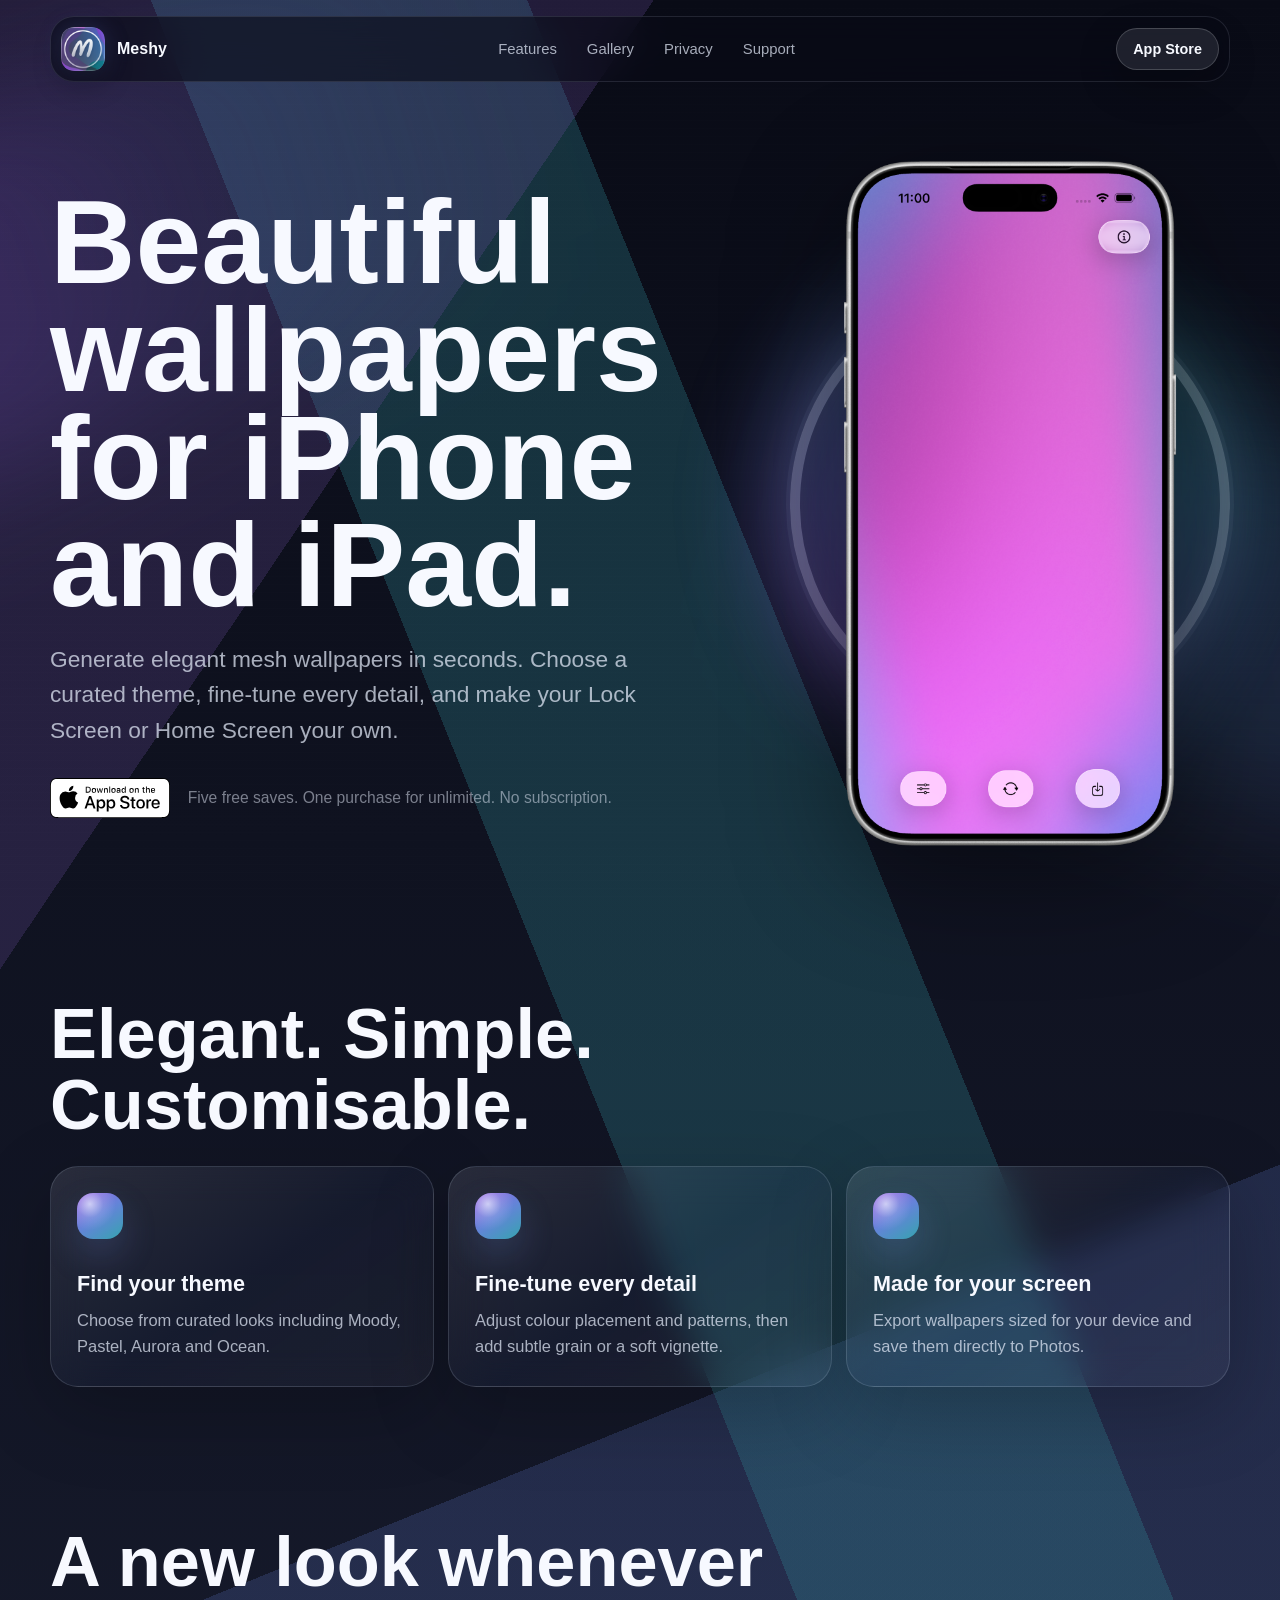
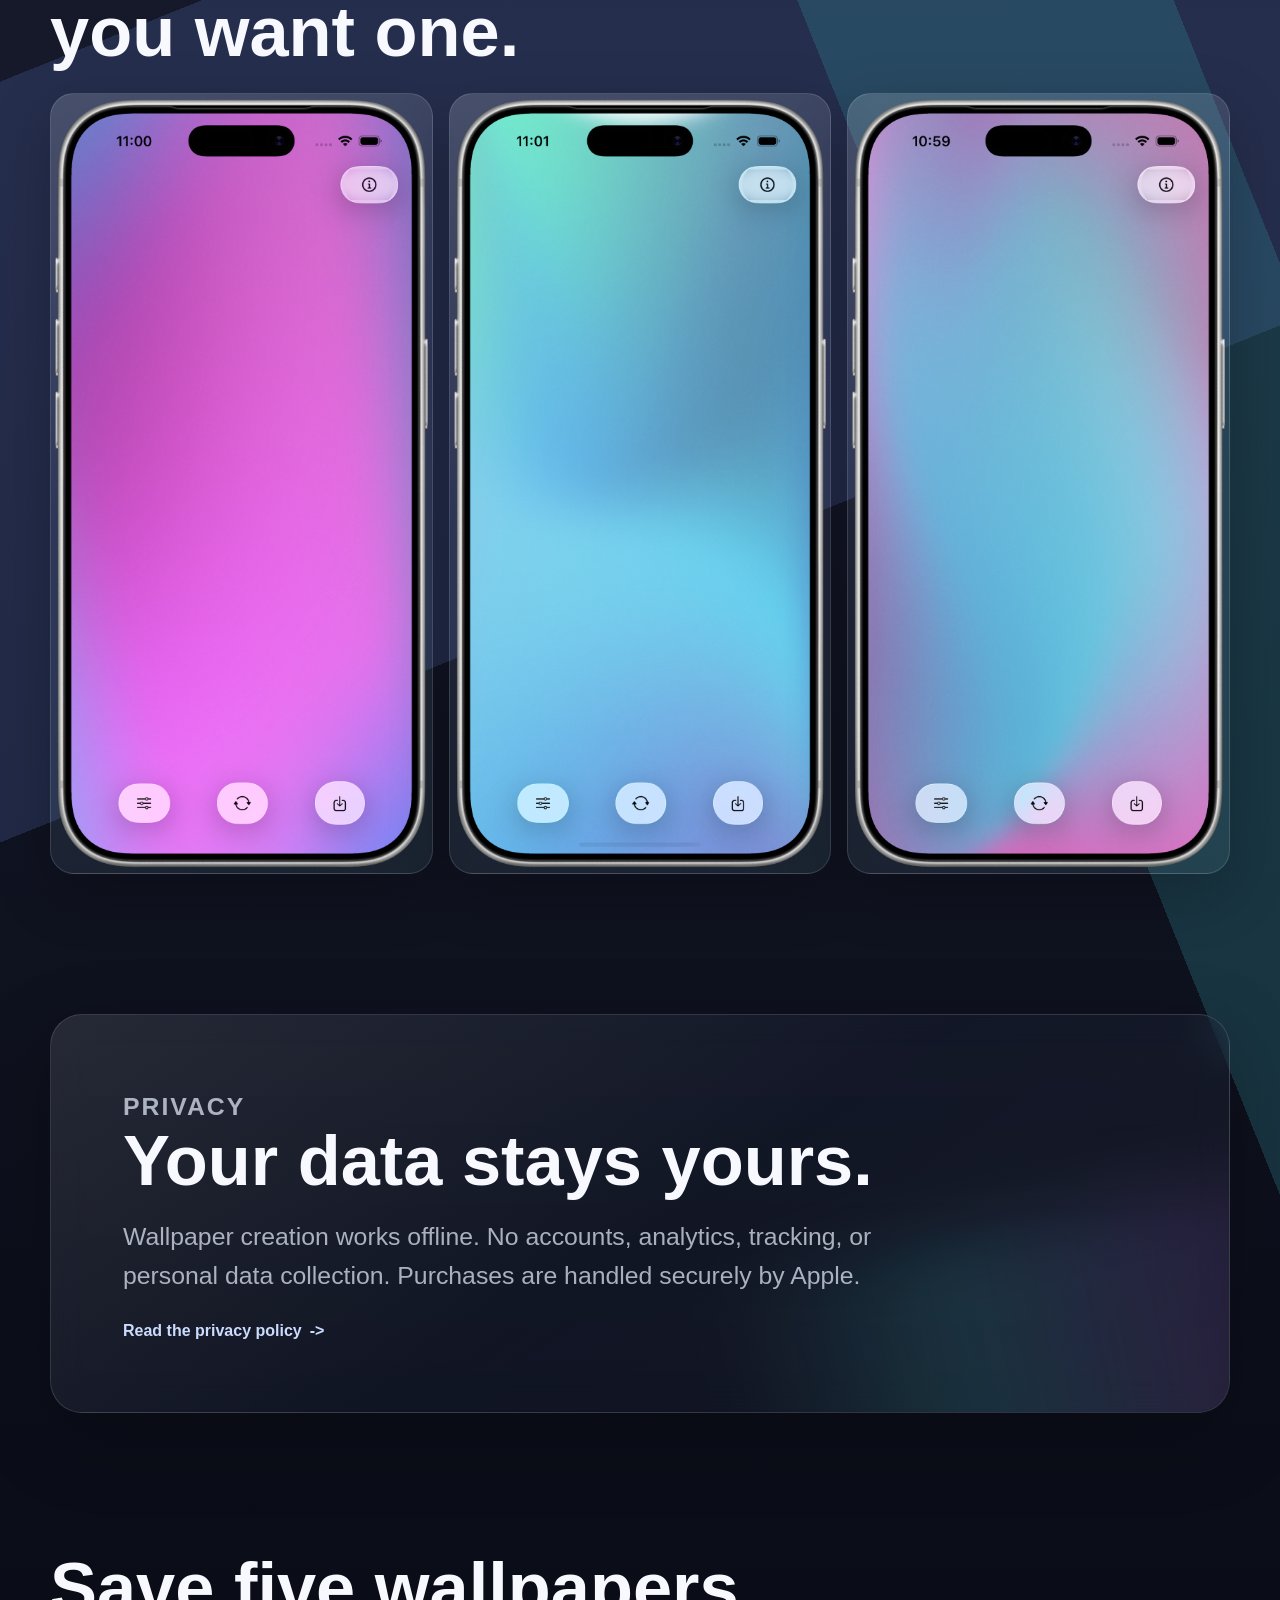
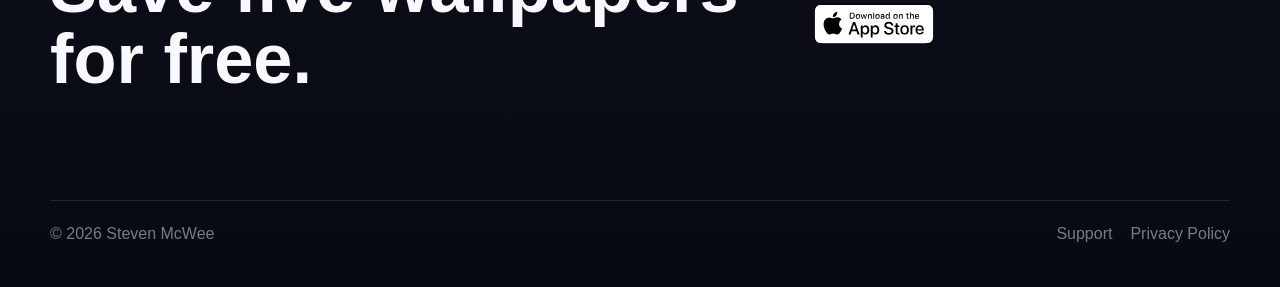
==== commit 6027df0d: "Design and content updated for Meshy 2.0" ====
--- a/index.html
+++ b/index.html
@@ -4,18 +4,18 @@
 <head>
   <meta charset="UTF-8" />
   <meta name="viewport" content="width=device-width, initial-scale=1" />
-  <title>Meshy: Gradient Wallpapers for iPhone</title>
+  <title>Meshy: Gradient Wallpapers for iPhone and iPad</title>
   <meta name="description"
-    content="Meshy is a premium iPhone app for generating elegant mesh gradient wallpapers. Customise the look, save to Photos, and use it fully offline with no tracking." />
-  <meta property="og:title" content="Meshy: Gradient Wallpapers for iPhone" />
+    content="Create mesh gradient wallpapers for iPhone and iPad. Save five for free, then unlock unlimited saves with one purchase—no subscription." />
+  <meta property="og:title" content="Meshy: Gradient Wallpapers for iPhone and iPad" />
   <meta property="og:description"
-    content="Generate elegant mesh wallpapers in seconds. No accounts, no analytics, no tracking, and works fully offline." />
+    content="Create locally with curated themes and fine-tuning controls. Save five wallpapers free, with no accounts or tracking." />
   <meta property="og:image" content="assets/app-icon.png" />
   <meta property="og:type" content="website" />
-  <meta name="theme-color" content="#08080d" />
+  <meta name="theme-color" content="#090b16" />
   <link rel="icon" href="assets/app-icon.png" />
   <link rel="apple-touch-icon" href="assets/app-icon.png" />
-  <link rel="stylesheet" href="styles.css" />
+  <link rel="stylesheet" href="styles.css?v=2.0" />
 </head>
 
 <body>
@@ -48,26 +48,29 @@
     <section class="hero section-shell" id="top">
       <div class="hero-copy">
         <!-- <p class="eyebrow">Meshy: Gradient Wallpapers</p> -->
-        <h1>Beautiful gradient wallpapers for iPhone.</h1>
+        <h1>Beautiful wallpapers for iPhone and iPad.</h1>
         <p class="hero-subtitle">
-          Generate elegant mesh wallpapers in seconds. Customise the feel, save to Photos,
-          and refresh your Home Screen whenever you like.
+          Generate elegant mesh wallpapers in seconds. Choose a curated theme,
+          fine-tune every detail, and make your Lock Screen or Home Screen your own.
         </p>
 
         <div class="hero-actions" aria-label="Download Meshy">
           <!-- <img src="assets/app-store-badge.svg" alt="" aria-hidden="true" /> -->
-          <a href="https://apps.apple.com/app/meshy-gradient-wallpapers/id6762050216">
+          <a href="https://apps.apple.com/app/meshy-gradient-wallpapers/id6762050216"
+            aria-label="Download Meshy on the App Store">
             <img src="assets/app-store-badge.svg" alt="" aria-hidden="true" />
             <!-- <span>Download on the App Store</span> -->
           </a>
-          <a class="quiet-link" href="#privacy">No tracking. No accounts. Works offline.</a>
+          <a class="quiet-link" href="https://apps.apple.com/app/meshy-gradient-wallpapers/id6762050216">
+            Five free saves. One purchase for unlimited. No subscription.
+          </a>
         </div>
       </div>
 
       <div class="phone-stage" aria-label="Meshy app preview">
         <div class="phone-glow" aria-hidden="true"></div>
         <figure class="phone-frame">
-          <img src="assets/screenshot-1.png" alt="Meshy iPhone app showing a soft mesh gradient wallpaper preview." />
+          <img src="assets/screenshot-1.png" alt="Meshy on iPhone showing a hot pink mesh gradient wallpaper." />
         </figure>
       </div>
     </section>
@@ -81,20 +84,20 @@
       <div class="feature-grid">
         <article class="feature-card">
           <span class="feature-mark" aria-hidden="true"></span>
-          <h3>Generate endlessly</h3>
-          <p>Create fresh gradients with a tap.</p>
+          <h3>Find your theme</h3>
+          <p>Choose from curated looks including Moody, Pastel, Aurora and Ocean.</p>
         </article>
 
         <article class="feature-card">
           <span class="feature-mark" aria-hidden="true"></span>
-          <h3>Fine-tune the vibe</h3>
-          <p>Adjust the look until it feels just right.</p>
+          <h3>Fine-tune every detail</h3>
+          <p>Adjust colour placement and patterns, then add subtle grain or a soft vignette.</p>
         </article>
 
         <article class="feature-card">
           <span class="feature-mark" aria-hidden="true"></span>
-          <h3>Save instantly</h3>
-          <p>Export wallpapers directly to Photos.</p>
+          <h3>Made for your screen</h3>
+          <p>Export wallpapers sized for your device and save them directly to Photos.</p>
         </article>
       </div>
     </section>
@@ -107,7 +110,7 @@
 
       <div class="gallery-grid">
         <figure class="gallery-item">
-          <img src="assets/screenshot-1.png" alt="Warm pink and blue mesh gradient wallpaper in Meshy." />
+          <img src="assets/screenshot-1.png" alt="Hot pink mesh gradient wallpaper in Meshy." />
         </figure>
         <figure class="gallery-item">
           <img src="assets/screenshot-2.png" alt="Soft colourful mesh gradient wallpaper generated in Meshy." />
@@ -121,18 +124,19 @@
     <section class="trust section-shell" id="privacy" aria-labelledby="privacy-title">
       <div class="trust-panel">
         <p class="eyebrow">Privacy</p>
-        <h2 id="privacy-title">Private by design.</h2>
+        <h2 id="privacy-title">Your data stays yours.</h2>
         <p>
-          Meshy works fully offline. No accounts, no analytics, no tracking,
-          and no personal data collection.
+          Wallpaper creation works offline. No accounts, analytics, tracking,
+          or personal data collection. Purchases are handled securely by Apple.
         </p>
         <a class="text-link" href="privacy-policy.html">Read the privacy policy</a>
       </div>
     </section>
 
     <section class="final-cta section-shell" aria-labelledby="final-title">
-      <h2 id="final-title">Ready to refresh your wallpaper?</h2>
-      <a href="https://apps.apple.com/app/meshy-gradient-wallpapers/id6762050216">
+      <h2 id="final-title">Save five wallpapers for free.</h2>
+      <a href="https://apps.apple.com/app/meshy-gradient-wallpapers/id6762050216"
+        aria-label="Download Meshy on the App Store">
         <img src="assets/app-store-badge.svg" alt="" aria-hidden="true" />
       </a>
     </section>
@@ -151,4 +155,4 @@
   <script src="script.js"></script>
 </body>
 
-</html>
+</html>
--- a/styles.css
+++ b/styles.css
@@ -1,15 +1,19 @@
 :root {
   color-scheme: dark;
-  --bg: #08080d;
-  --bg-soft: #111118;
+  --bg: #090b16;
+  --bg-soft: #111524;
   --panel: rgba(255, 255, 255, 0.075);
   --panel-strong: rgba(255, 255, 255, 0.105);
-  --text: #f7f4ef;
-  --muted: rgba(247, 244, 239, 0.68);
-  --soft: rgba(247, 244, 239, 0.46);
-  --line: rgba(255, 255, 255, 0.14);
-  --line-strong: rgba(255, 255, 255, 0.22);
-  --shadow: 0 24px 80px rgba(0, 0, 0, 0.44);
+  --text: #f7f9ff;
+  --muted: rgba(229, 236, 249, 0.72);
+  --soft: rgba(229, 236, 249, 0.5);
+  --line: rgba(219, 230, 255, 0.15);
+  --line-strong: rgba(219, 230, 255, 0.28);
+  --accent: #9b62e4;
+  --accent-blue: #6384d8;
+  --accent-teal: #35a4af;
+  --pearl: #eef4ff;
+  --shadow: 0 24px 80px rgba(0, 0, 0, 0.48);
   --radius: 28px;
   --max: 1180px;
 }
@@ -27,9 +31,10 @@
   margin: 0;
   overflow-x: hidden;
   background:
-    radial-gradient(circle at 15% 10%, rgba(255, 122, 180, 0.16), transparent 32rem),
-    radial-gradient(circle at 78% 6%, rgba(107, 232, 205, 0.13), transparent 30rem),
-    linear-gradient(180deg, #08080d 0%, #101014 48%, #08080d 100%);
+    linear-gradient(124deg, rgba(105, 76, 157, 0.26) 0 18%, transparent 18% 100%),
+    linear-gradient(68deg, transparent 0 58%, rgba(49, 143, 154, 0.28) 58% 72%, transparent 72% 100%),
+    linear-gradient(158deg, transparent 0 42%, rgba(89, 112, 189, 0.24) 42% 61%, transparent 61% 100%),
+    linear-gradient(180deg, #090b16 0%, #15192a 48%, #080a13 100%);
   color: var(--text);
   font-family: -apple-system, BlinkMacSystemFont, "SF Pro Display", "SF Pro Text", "Segoe UI", sans-serif;
   text-rendering: optimizeLegibility;
@@ -59,7 +64,7 @@
 
 a:focus-visible,
 button:focus-visible {
-  outline: 2px solid #f6d48d;
+  outline: 2px solid #cbdcff;
   outline-offset: 4px;
 }
 
@@ -83,27 +88,28 @@
 .ambient {
   position: fixed;
   z-index: -2;
-  width: 42rem;
-  height: 42rem;
-  border-radius: 999px;
-  filter: blur(74px);
-  opacity: 0.48;
+  width: 54rem;
+  height: 22rem;
+  filter: blur(58px);
+  opacity: 0.34;
   transform: translate3d(0, 0, 0);
   animation: ambient-drift 18s ease-in-out infinite alternate;
   pointer-events: none;
 }
 
 .ambient-one {
-  top: 12%;
-  left: -15rem;
-  background: conic-gradient(from 90deg, #ff7ab6, #ffd36f, #5ce1d8, #ff7ab6);
+  top: 8%;
+  left: -22rem;
+  background: linear-gradient(95deg, rgba(126, 80, 204, 0), rgba(126, 80, 204, 0.72), rgba(76, 96, 170, 0.36), rgba(126, 80, 204, 0));
+  rotate: -22deg;
 }
 
 .ambient-two {
-  right: -18rem;
-  bottom: 10%;
-  background: conic-gradient(from 240deg, #65d6ff, #b7ff7a, #ff8f70, #65d6ff);
+  right: -24rem;
+  bottom: 13%;
+  background: linear-gradient(95deg, rgba(43, 129, 141, 0), rgba(43, 129, 141, 0.58), rgba(94, 126, 205, 0.52), rgba(43, 129, 141, 0));
   animation-duration: 23s;
+  rotate: 18deg;
 }
 
 @keyframes ambient-drift {
@@ -131,9 +137,9 @@
   min-height: 66px;
   margin: 0 auto;
   padding: 10px;
-  border: 1px solid rgba(255, 255, 255, 0.1);
+  border: 1px solid rgba(219, 230, 255, 0.12);
   border-radius: 24px;
-  background: rgba(8, 8, 13, 0.58);
+  background: rgba(9, 11, 22, 0.62);
   box-shadow: none;
   backdrop-filter: blur(22px);
   transition: border-color 180ms ease, background 180ms ease, box-shadow 180ms ease;
@@ -141,7 +147,7 @@
 
 .site-header.is-scrolled .nav-shell {
   border-color: var(--line);
-  background: rgba(8, 8, 13, 0.82);
+  background: rgba(9, 11, 22, 0.84);
   box-shadow: 0 18px 44px rgba(0, 0, 0, 0.24);
 }
 
@@ -158,8 +164,8 @@
 .brand img {
   width: 44px;
   height: 44px;
-  border-radius: 12px;
-  box-shadow: 0 12px 28px rgba(0, 0, 0, 0.28);
+  border-radius: 13px;
+  box-shadow: 0 12px 28px rgba(0, 0, 0, 0.3), 0 0 24px rgba(99, 132, 216, 0.22);
 }
 
 .nav-links {
@@ -215,14 +221,14 @@
 .button-compact {
   min-height: 42px;
   padding: 0 16px;
-  background: rgba(255, 255, 255, 0.1);
+  background: rgba(219, 230, 255, 0.1);
   font-size: 0.9rem;
 }
 
 .button-primary {
   min-height: 56px;
   padding: 0 22px;
-  background: linear-gradient(135deg, rgba(255, 255, 255, 0.22), rgba(255, 255, 255, 0.09));
+  background: linear-gradient(135deg, rgba(238, 244, 255, 0.22), rgba(99, 132, 216, 0.1));
 }
 
 .button-primary img {
@@ -250,7 +256,7 @@
 
 .eyebrow {
   margin: 0 0 16px;
-  color: #f6d48d;
+  color: #cbdcff;
   font-size: 0.78rem;
   font-weight: 760;
   letter-spacing: 0.08em;
@@ -301,13 +307,27 @@
 
 .phone-glow {
   position: absolute;
-  width: min(84vw, 480px);
-  height: min(84vw, 480px);
+  width: min(86vw, 500px);
+  height: min(86vw, 500px);
   border-radius: 999px;
-  background: conic-gradient(from 120deg, rgba(255, 122, 180, 0.75), rgba(255, 211, 111, 0.62), rgba(92, 225, 216, 0.72), rgba(255, 143, 112, 0.7), rgba(255, 122, 180, 0.75));
+  background: conic-gradient(from 135deg, rgba(57, 70, 118, 0.82), rgba(126, 80, 204, 0.76), rgba(99, 132, 216, 0.7), rgba(43, 129, 141, 0.68), rgba(57, 70, 118, 0.82));
   filter: blur(42px);
-  opacity: 0.5;
+  opacity: 0.52;
   animation: pulse-glow 7s ease-in-out infinite alternate;
+}
+
+.phone-stage::before {
+  position: absolute;
+  width: min(78vw, 420px);
+  height: min(78vw, 420px);
+  border: 10px solid rgba(238, 244, 255, 0.78);
+  border-radius: 999px;
+  box-shadow:
+    0 0 0 4px rgba(203, 220, 255, 0.16),
+    0 0 42px rgba(203, 220, 255, 0.28),
+    inset 0 0 26px rgba(255, 255, 255, 0.2);
+  content: "";
+  opacity: 0.42;
 }
 
 @keyframes pulse-glow {
@@ -372,7 +392,7 @@
 .feature-card,
 .trust-panel {
   border: 1px solid var(--line);
-  background: linear-gradient(145deg, var(--panel-strong), rgba(255, 255, 255, 0.045));
+  background: linear-gradient(145deg, rgba(238, 244, 255, 0.11), rgba(54, 69, 112, 0.12) 52%, rgba(255, 255, 255, 0.04));
   box-shadow: 0 24px 80px rgba(0, 0, 0, 0.22);
   backdrop-filter: blur(18px);
 }
@@ -390,9 +410,9 @@
   margin-bottom: 32px;
   border-radius: 16px;
   background:
-    radial-gradient(circle at 30% 25%, #fff3c6, transparent 34%),
-    linear-gradient(135deg, #ff7ab6, #ffd36f 46%, #5ce1d8);
-  box-shadow: 0 16px 34px rgba(255, 122, 180, 0.18);
+    radial-gradient(circle at 28% 24%, rgba(238, 244, 255, 0.7), rgba(238, 244, 255, 0.16) 28%, transparent 54%),
+    linear-gradient(145deg, var(--accent), var(--accent-blue) 50%, var(--accent-teal));
+  box-shadow: 0 16px 34px rgba(99, 132, 216, 0.22);
 }
 
 .feature-card h3 {
@@ -420,8 +440,8 @@
   border: 1px solid var(--line);
   border-radius: 24px;
   background:
-    radial-gradient(circle at 50% 12%, rgba(255, 255, 255, 0.12), transparent 34%),
-    rgba(255, 255, 255, 0.055);
+    linear-gradient(155deg, rgba(238, 244, 255, 0.13), rgba(76, 96, 170, 0.08) 45%, rgba(43, 129, 141, 0.08)),
+    rgba(255, 255, 255, 0.045);
   box-shadow: 0 18px 60px rgba(0, 0, 0, 0.22);
 }
 
@@ -442,13 +462,14 @@
 
 .trust-panel::after {
   position: absolute;
-  right: -12%;
-  bottom: -42%;
-  width: 34rem;
-  height: 34rem;
-  border-radius: 999px;
-  /* background: radial-gradient(circle, rgba(92, 225, 216, 0.22), rgba(255, 211, 111, 0.1) 34%, transparent 68%); */
+  right: -18%;
+  bottom: -22%;
+  width: 44rem;
+  height: 18rem;
+  background: linear-gradient(90deg, transparent, rgba(53, 164, 175, 0.2), rgba(155, 98, 228, 0.14), transparent);
   content: "";
+  filter: blur(34px);
+  rotate: -12deg;
 }
 
 .trust-panel h2,
@@ -471,7 +492,7 @@
   z-index: 1;
   display: inline-flex;
   margin-top: 26px;
-  color: #f6d48d;
+  color: #cbdcff;
   font-weight: 720;
 }
 
@@ -563,6 +584,13 @@
   margin-bottom: 18px;
 }
 
+.legal-card p a {
+  color: #cbdcff;
+  text-decoration: underline;
+  text-decoration-thickness: 1px;
+  text-underline-offset: 3px;
+}
+
 .legal-card .muted {
   margin-bottom: 34px;
   color: var(--soft);
@@ -588,14 +616,14 @@
   width: 8px;
   height: 8px;
   border-radius: 999px;
-  background: linear-gradient(135deg, #ff7ab6, #f6d48d, #5ce1d8);
+  background: linear-gradient(135deg, var(--accent), var(--accent-blue), var(--accent-teal));
   content: "";
 }
 
 .back-link {
   display: inline-flex;
   margin-bottom: 30px;
-  color: #f6d48d;
+  color: #cbdcff;
   font-size: 0.95rem;
   font-weight: 720;
 }
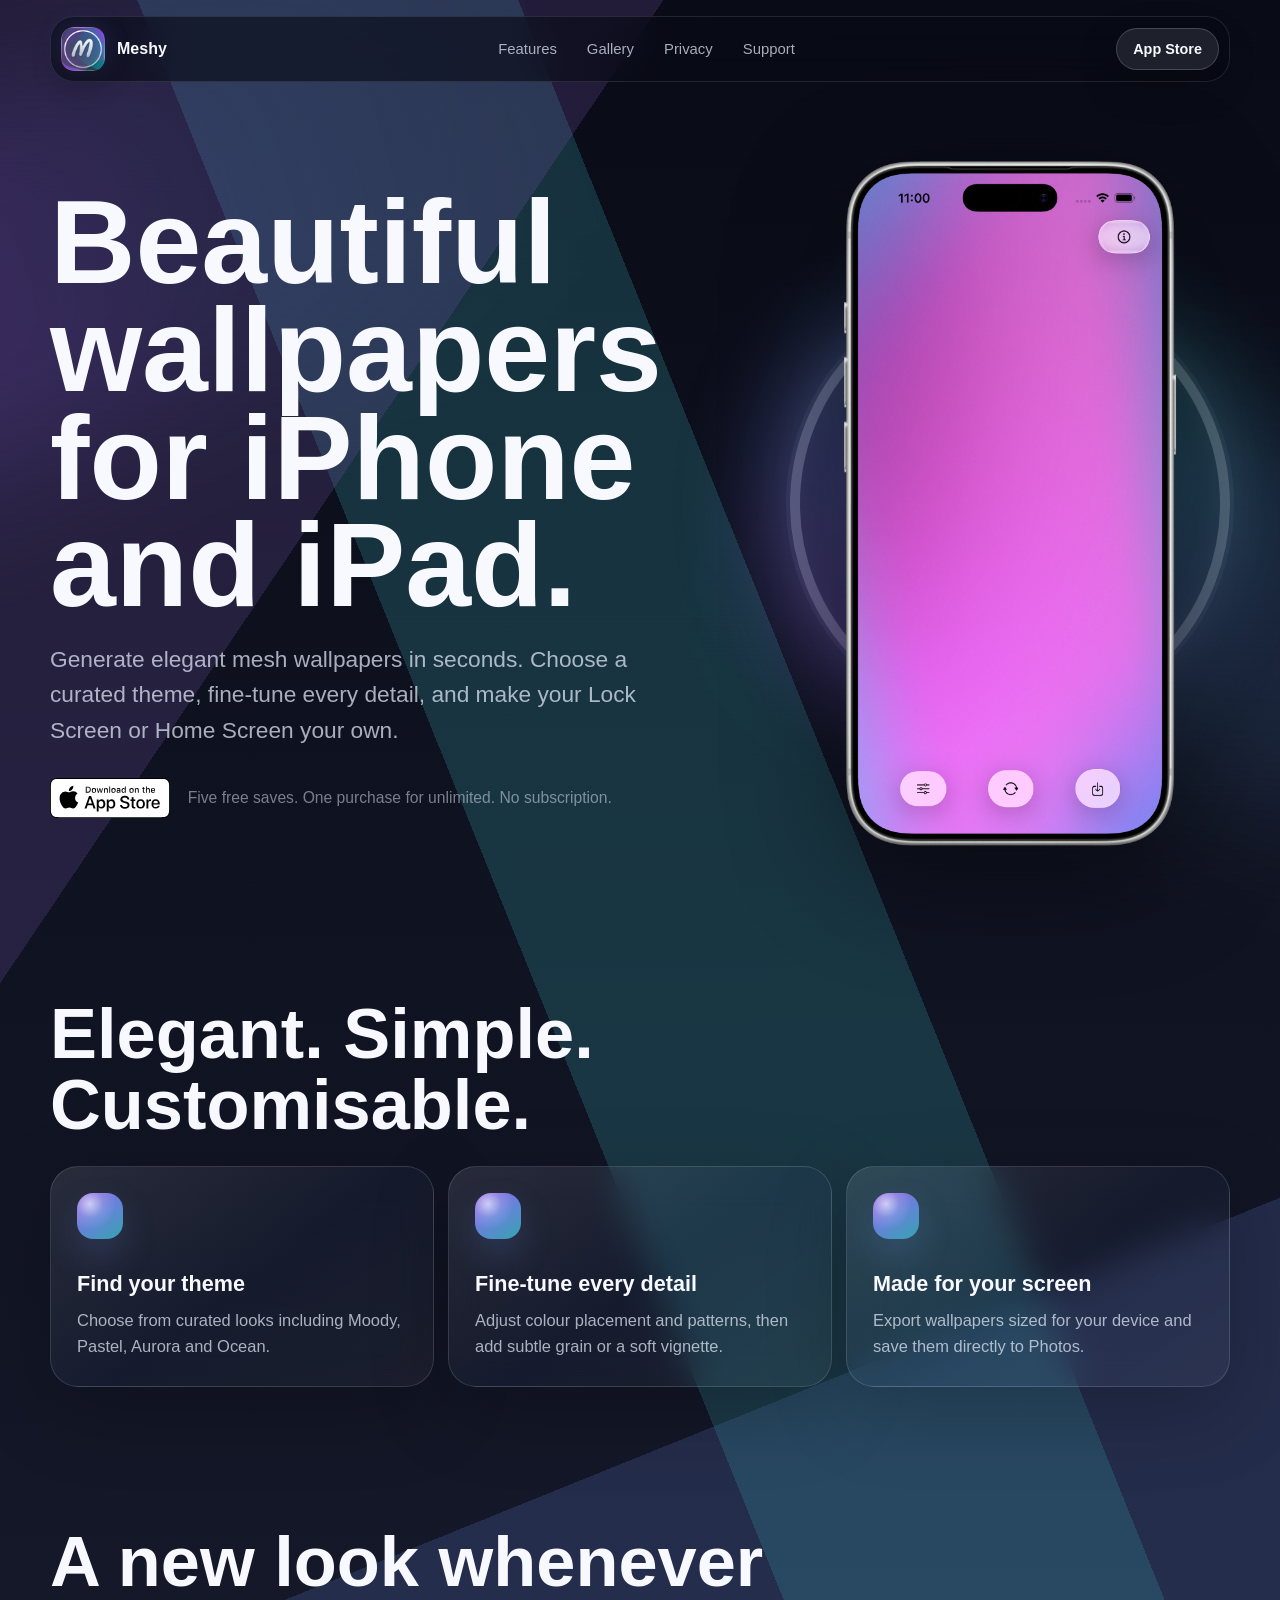
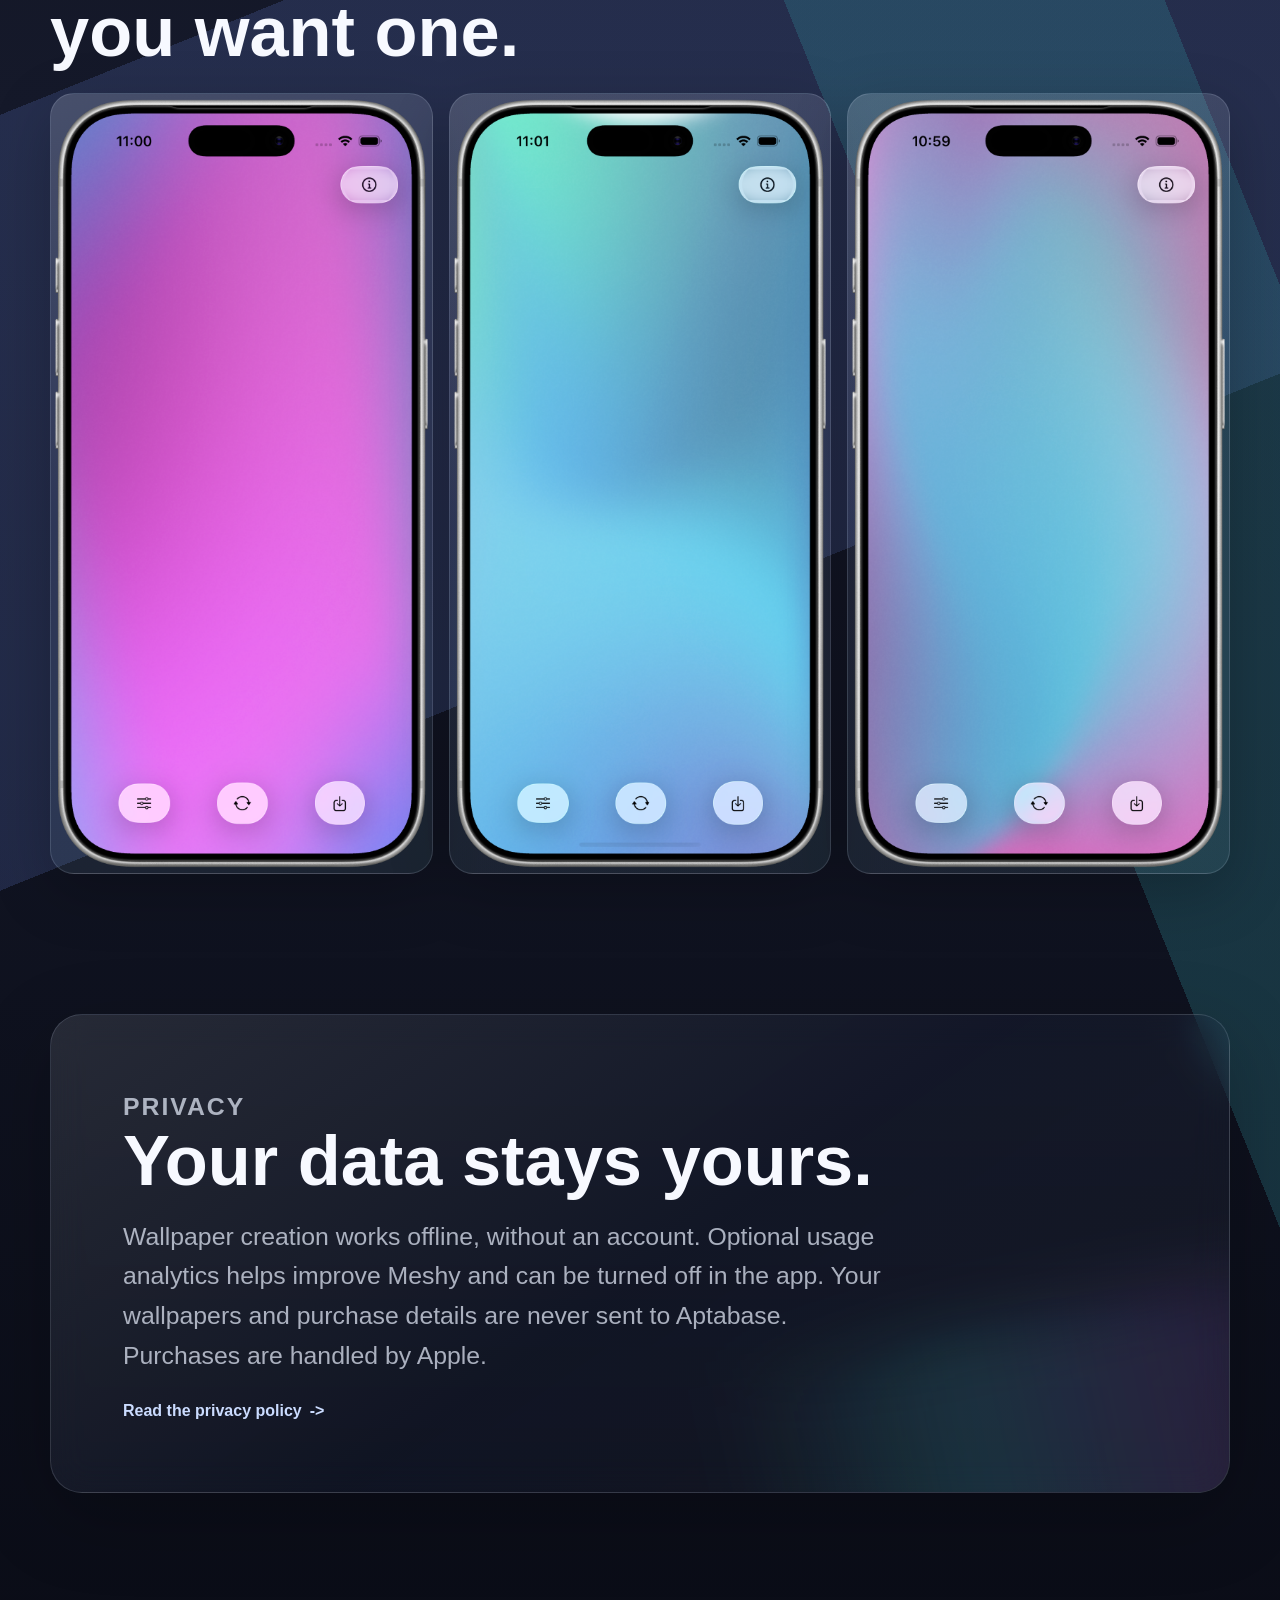
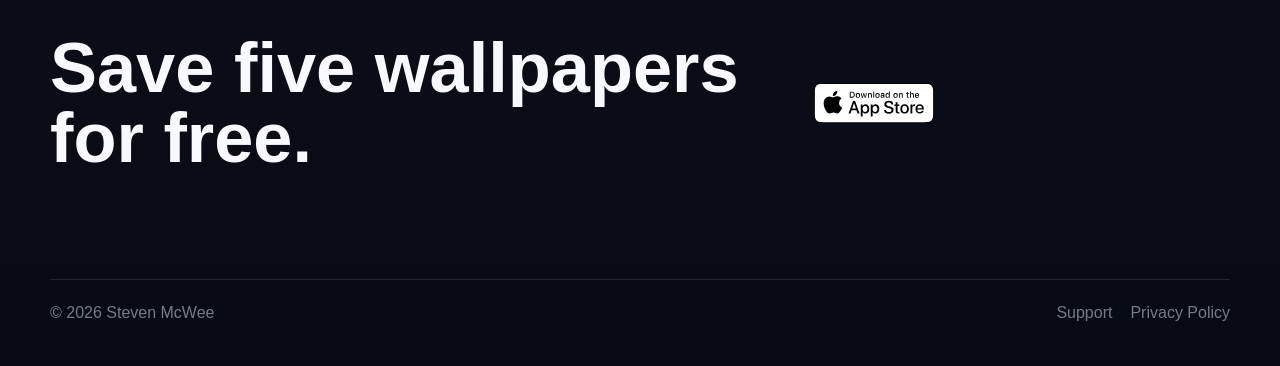
==== commit f9c12b4e: "Update privacy information to account for Aptabase analytics addition to app" ====
--- a/index.html
+++ b/index.html
@@ -126,8 +126,10 @@
         <p class="eyebrow">Privacy</p>
         <h2 id="privacy-title">Your data stays yours.</h2>
         <p>
-          Wallpaper creation works offline. No accounts, analytics, tracking,
-          or personal data collection. Purchases are handled securely by Apple.
+          Wallpaper creation works offline, without an account. Optional usage
+          analytics helps improve Meshy and can be turned off in the app. Your
+          wallpapers and purchase details are never sent to Aptabase. Purchases
+          are handled by Apple.
         </p>
         <a class="text-link" href="privacy-policy.html">Read the privacy policy</a>
       </div>
